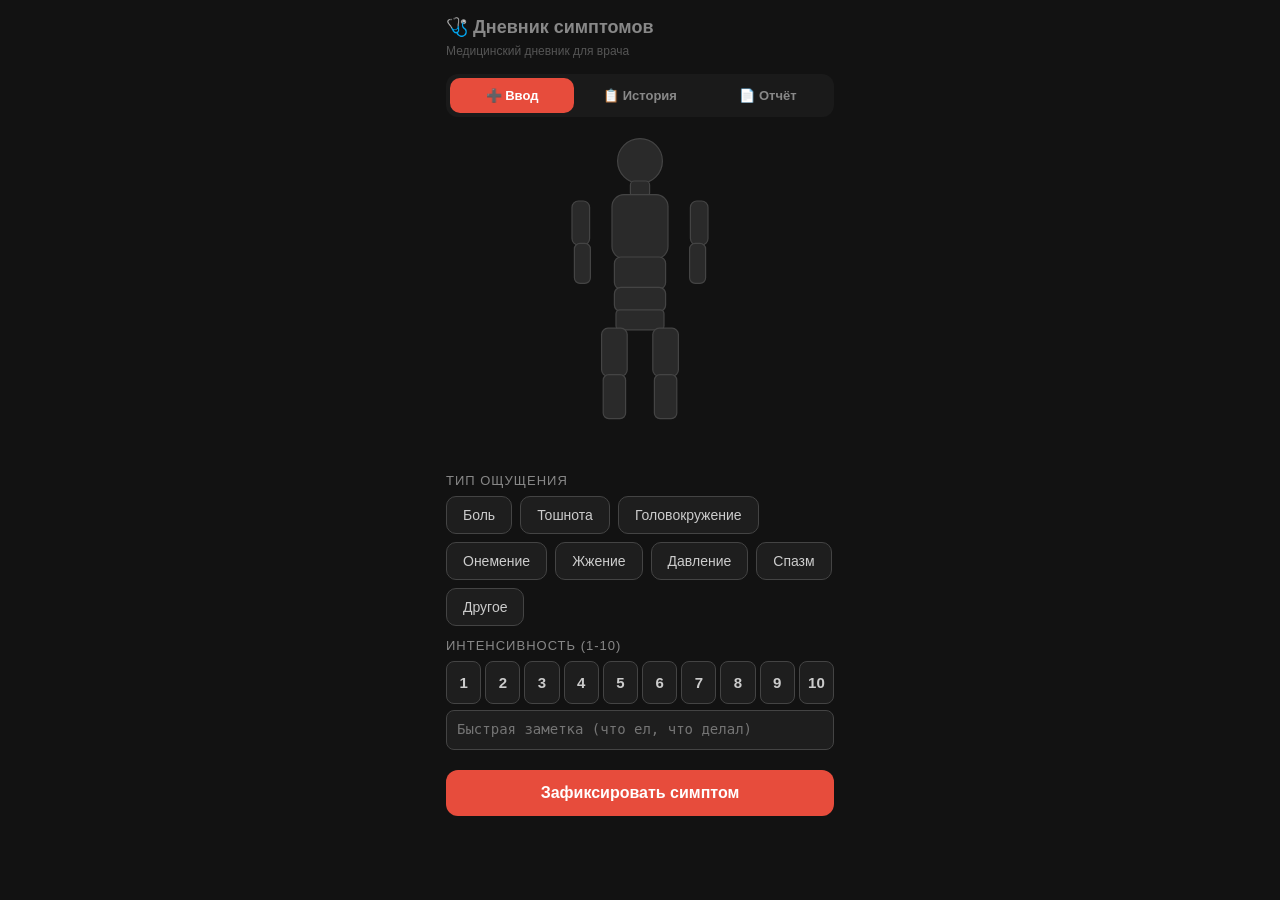
==== симптомы.html @ b16edf98 "Add files via upload" ====
<!DOCTYPE html>
<html lang="ru">
<head>
    <meta charset="UTF-8">
    <meta name="viewport" content="width=device-width, initial-scale=1.0, user-scalable=no">
    <title>Дневник симптомов</title>

    <!-- PWA-манифест -->
    <link rel="manifest" href="data:application/manifest+json,
    {
        %22name%22: %22Дневник симптомов%22,
        %22short_name%22: %22Симптомы%22,
        %22start_url%22: %22.%22,
        %22display%22: %22standalone%22,
        %22background_color%22: %22#121212%22,
        %22theme_color%22: %22#121212%22,
        %22icons%22: [{
            %22src%22: %22data:image/svg+xml,<svg xmlns='http://www.w3.org/2000/svg' viewBox='0 0 100 100'><rect width='100' height='100' rx='20' fill='%23e74c3c'/><text x='50' y='68' font-size='55' text-anchor='middle' fill='white'>+</text></svg>%22,
            %22sizes%22: %22any%22,
            %22type%22: %22image/svg+xml%22
        }]
    }">

    <style>
        * {
            margin: 0;
            padding: 0;
            box-sizing: border-box;
        }
        body {
            font-family: -apple-system, BlinkMacSystemFont, 'Segoe UI', Roboto, sans-serif;
            background: #121212;
            color: #fff;
            padding: 16px;
            max-width: 420px;
            margin: 0 auto;
            user-select: none;
            -webkit-tap-highlight-color: transparent;
        }
        h1 {
            font-size: 18px;
            margin-bottom: 6px;
            color: #888;
        }
        .subtitle {
            font-size: 12px;
            color: #555;
            margin-bottom: 16px;
        }

        /* Табы */
        .tabs {
            display: flex;
            gap: 4px;
            margin-bottom: 16px;
            background: #1a1a1a;
            border-radius: 12px;
            padding: 4px;
        }
        .tab {
            flex: 1;
            text-align: center;
            padding: 10px;
            border-radius: 10px;
            font-size: 13px;
            font-weight: bold;
            cursor: pointer;
            color: #888;
            transition: all 0.1s;
        }
        .tab.active {
            background: #e74c3c;
            color: #fff;
        }

        /* Панели */
        .panel {
            display: none;
        }
        .panel.active {
            display: block;
        }

        /* Силуэт */
        .silhouette-container {
            display: flex;
            justify-content: center;
            margin-bottom: 20px;
        }
        svg {
            width: 160px;
            height: auto;
        }
        .zone {
            fill: #2a2a2a;
            stroke: #444;
            stroke-width: 1.5;
            transition: fill 0.15s;
            cursor: pointer;
        }
        .zone.active {
            fill: #e74c3c;
            stroke: #ff6b5b;
        }
        .section-title {
            font-size: 13px;
            color: #888;
            margin: 12px 0 8px;
            text-transform: uppercase;
            letter-spacing: 1px;
        }
        .btn-row {
            display: flex;
            flex-wrap: wrap;
            gap: 8px;
            margin-bottom: 12px;
        }
        .btn {
            padding: 10px 16px;
            border: 1px solid #444;
            background: #1e1e1e;
            color: #ccc;
            border-radius: 10px;
            font-size: 14px;
            cursor: pointer;
            transition: all 0.1s;
        }
        .btn.selected {
            background: #e74c3c;
            border-color: #e74c3c;
            color: #fff;
        }
        .intensity-row {
            display: flex;
            gap: 4px;
        }
        .int-btn {
            flex: 1;
            padding: 12px 0;
            text-align: center;
            border: 1px solid #444;
            background: #1e1e1e;
            color: #ccc;
            border-radius: 8px;
            font-size: 15px;
            font-weight: bold;
            cursor: pointer;
            transition: all 0.1s;
        }
        .int-btn.selected {
            background: #e74c3c;
            border-color: #e74c3c;
            color: #fff;
            transform: scale(1.05);
        }
        .save-btn {
            width: 100%;
            padding: 14px;
            margin-top: 16px;
            background: #e74c3c;
            border: none;
            color: #fff;
            border-radius: 12px;
            font-size: 16px;
            cursor: pointer;
            font-weight: bold;
        }
        .save-btn:active {
            background: #c0392b;
        }
        .saved-msg {
            text-align: center;
            color: #2ecc71;
            margin-top: 10px;
            font-size: 14px;
            opacity: 0;
            transition: opacity 0.2s;
        }
        .saved-msg.show {
            opacity: 1;
        }
        .note-input {
            width: 100%;
            padding: 10px;
            background: #1e1e1e;
            border: 1px solid #444;
            border-radius: 8px;
            color: #fff;
            font-size: 14px;
            margin-top: 6px;
            resize: none;
            height: 40px;
        }

        /* История */
        .history-item {
            background: #1e1e1e;
            border: 1px solid #333;
            border-radius: 10px;
            padding: 12px;
            margin-bottom: 8px;
            cursor: pointer;
            display: flex;
            justify-content: space-between;
            align-items: center;
            transition: background 0.1s;
        }
        .history-item:active {
            background: #2a2a2a;
        }
        .history-item .left {
            display: flex;
            flex-direction: column;
            gap: 2px;
        }
        .history-item .zone-name {
            font-weight: bold;
            font-size: 14px;
        }
        .history-item .type-name {
            font-size: 12px;
            color: #aaa;
        }
        .history-item .date-name {
            font-size: 11px;
            color: #666;
        }
        .history-item .right {
            display: flex;
            align-items: center;
            gap: 8px;
        }
        .intensity-badge {
            background: #333;
            border-radius: 6px;
            padding: 4px 8px;
            font-weight: bold;
            font-size: 13px;
        }
        .intensity-badge.high {
            background: #5c1a1a;
            color: #ff6b5b;
        }
        .intensity-badge.mid {
            background: #5c4a1a;
            color: #ffb85b;
        }
        .delete-btn {
            background: none;
            border: none;
            color: #666;
            font-size: 16px;
            cursor: pointer;
            padding: 4px;
        }
        .delete-btn:active {
            color: #e74c3c;
        }
        .empty-history {
            text-align: center;
            color: #555;
            font-size: 14px;
            padding: 20px;
        }
        .context-indicator {
            font-size: 10px;
            color: #2ecc71;
        }

        /* Модалка */
        .modal-overlay {
            display: none;
            position: fixed;
            top: 0;
            left: 0;
            width: 100%;
            height: 100%;
            background: rgba(0, 0, 0, 0.8);
            z-index: 100;
            justify-content: center;
            align-items: center;
        }
        .modal-overlay.open {
            display: flex;
        }
        .modal {
            background: #1a1a1a;
            border: 1px solid #444;
            border-radius: 16px;
            padding: 20px;
            width: 90%;
            max-width: 380px;
            max-height: 80vh;
            overflow-y: auto;
        }
        .modal h3 {
            margin-bottom: 12px;
            font-size: 16px;
        }
        .modal .field {
            margin-bottom: 12px;
        }
        .modal label {
            display: block;
            font-size: 12px;
            color: #888;
            margin-bottom: 4px;
        }
        .modal input,
        .modal textarea {
            width: 100%;
            padding: 10px;
            background: #121212;
            border: 1px solid #444;
            border-radius: 8px;
            color: #fff;
            font-size: 14px;
            font-family: inherit;
        }
        .modal textarea {
            height: 60px;
            resize: none;
        }
        .modal .btn-row {
            display: flex;
            gap: 8px;
            margin-top: 16px;
        }
        .modal .btn-save-context {
            flex: 1;
            padding: 12px;
            background: #2ecc71;
            border: none;
            color: #fff;
            border-radius: 10px;
            font-weight: bold;
            cursor: pointer;
        }
        .modal .btn-close-modal {
            flex: 1;
            padding: 12px;
            background: #333;
            border: none;
            color: #ccc;
            border-radius: 10px;
            cursor: pointer;
        }

        /* Отчёт */
        .report-controls {
            display: flex;
            gap: 8px;
            margin-bottom: 16px;
        }
        .report-controls input {
            flex: 1;
            padding: 10px;
            background: #1e1e1e;
            border: 1px solid #444;
            border-radius: 8px;
            color: #fff;
            font-size: 14px;
        }
        .report-btn {
            padding: 10px 20px;
            background: #2ecc71;
            border: none;
            color: #fff;
            border-radius: 10px;
            font-weight: bold;
            cursor: pointer;
            white-space: nowrap;
        }
        .report-output {
            background: #1e1e1e;
            border: 1px solid #333;
            border-radius: 10px;
            padding: 16px;
            font-size: 13px;
            line-height: 1.6;
            white-space: pre-wrap;
            max-height: 60vh;
            overflow-y: auto;
            color: #ccc;
        }
        .report-output b {
            color: #fff;
        }
        .copy-btn {
            width: 100%;
            padding: 12px;
            margin-top: 12px;
            background: #333;
            border: none;
            color: #fff;
            border-radius: 10px;
            font-size: 14px;
            cursor: pointer;
        }
    </style>
</head>
<body>

    <!-- Заголовок и табы -->
    <h1>🩺 Дневник симптомов</h1>
    <div class="subtitle">Медицинский дневник для врача</div>

    <div class="tabs">
        <div class="tab active" data-panel="panel-input">➕ Ввод</div>
        <div class="tab" data-panel="panel-history">📋 История</div>
        <div class="tab" data-panel="panel-report">📄 Отчёт</div>
    </div>

    <!-- ===== ПАНЕЛЬ ВВОДА ===== -->
    <div class="panel active" id="panel-input">
        <!-- Силуэт -->
        <div class="silhouette-container">
            <svg viewBox="0 0 200 400">
                <circle cx="100" cy="35" r="28" class="zone" data-zone="Голова" />
                <rect x="88" y="60" width="24" height="20" rx="5" class="zone" data-zone="Шея" />
                <rect x="65" y="77" width="70" height="80" rx="15" class="zone" data-zone="Грудь" />
                <rect x="68" y="155" width="64" height="40" rx="8" class="zone" data-zone="Живот верх" />
                <rect x="68" y="193" width="64" height="30" rx="8" class="zone" data-zone="Живот низ" />
                <rect x="15" y="85" width="22" height="55" rx="8" class="zone" data-zone="Левое плечо" />
                <rect x="18" y="138" width="20" height="50" rx="7" class="zone" data-zone="Левое предплечье" />
                <rect x="163" y="85" width="22" height="55" rx="8" class="zone" data-zone="Правое плечо" />
                <rect x="162" y="138" width="20" height="50" rx="7" class="zone" data-zone="Правое предплечье" />
                <rect x="70" y="221" width="60" height="25" rx="5" class="zone" data-zone="Поясница" />
                <rect x="52" y="244" width="32" height="60" rx="8" class="zone" data-zone="Левое бедро" />
                <rect x="116" y="244" width="32" height="60" rx="8" class="zone" data-zone="Правое бедро" />
                <rect x="54" y="302" width="28" height="55" rx="7" class="zone" data-zone="Левая голень" />
                <rect x="118" y="302" width="28" height="55" rx="7" class="zone" data-zone="Правая голень" />
            </svg>
        </div>

        <div class="section-title">Тип ощущения</div>
        <div class="btn-row" id="type-buttons">
            <div class="btn" data-type="Боль">Боль</div>
            <div class="btn" data-type="Тошнота">Тошнота</div>
            <div class="btn" data-type="Головокружение">Головокружение</div>
            <div class="btn" data-type="Онемение">Онемение</div>
            <div class="btn" data-type="Жжение">Жжение</div>
            <div class="btn" data-type="Давление">Давление</div>
            <div class="btn" data-type="Спазм">Спазм</div>
            <div class="btn" data-type="Другое">Другое</div>
        </div>

        <div id="pain-char-row" style="display:none;">
            <div class="section-title">Характер боли</div>
            <div class="btn-row" id="pain-char-buttons">
                <div class="btn" data-pain-char="Острая">Острая</div>
                <div class="btn" data-pain-char="Тянущая">Тянущая</div>
                <div class="btn" data-pain-char="Пульсирующая">Пульсирующая</div>
                <div class="btn" data-pain-char="Тупая">Тупая</div>
            </div>
        </div>

        <div class="section-title">Интенсивность (1-10)</div>
        <div class="intensity-row" id="intensity-buttons">
            <div class="int-btn" data-intensity="1">1</div><div class="int-btn" data-intensity="2">2</div>
            <div class="int-btn" data-intensity="3">3</div><div class="int-btn" data-intensity="4">4</div>
            <div class="int-btn" data-intensity="5">5</div><div class="int-btn" data-intensity="6">6</div>
            <div class="int-btn" data-intensity="7">7</div><div class="int-btn" data-intensity="8">8</div>
            <div class="int-btn" data-intensity="9">9</div><div class="int-btn" data-intensity="10">10</div>
        </div>

        <textarea class="note-input" placeholder="Быстрая заметка (что ел, что делал)" id="note"></textarea>
        <button class="save-btn" id="save-btn">Зафиксировать симптом</button>
        <div class="saved-msg" id="saved-msg">✅ Записано</div>
    </div>

    <!-- ===== ПАНЕЛЬ ИСТОРИИ ===== -->
    <div class="panel" id="panel-history">
        <div id="history-list"></div>
    </div>

    <!-- ===== ПАНЕЛЬ ОТЧЁТА ===== -->
    <div class="panel" id="panel-report">
        <div class="section-title">Период для отчёта</div>
        <div class="report-controls">
            <input type="date" id="report-date-from" title="С">
            <span style="color:#888;align-self:center;">—</span>
            <input type="date" id="report-date-to" title="По">
            <button class="report-btn" id="generate-report">Сформировать</button>
        </div>
        <div class="report-output" id="report-output">
            Выберите период и нажмите «Сформировать».
        </div>
        <button class="copy-btn" id="copy-report">📋 Скопировать отчёт</button>
    </div>

    <!-- ===== МОДАЛКА ДЕТАЛЕЙ ===== -->
    <div class="modal-overlay" id="modal-overlay">
        <div class="modal">
            <h3>📝 Детали записи</h3>
            <div id="modal-content"></div>
            <div class="btn-row">
                <button class="btn-close-modal" id="btn-close-modal">Закрыть</button>
                <button class="btn-save-context" id="btn-save-context">Сохранить</button>
            </div>
        </div>
    </div>

    <script>
        // ===== СОСТОЯНИЕ =====
        let selectedZone = null;
        let selectedType = null;
        let selectedPainChar = null;
        let selectedIntensity = null;
        let currentEditId = null;

        // ===== ТАБЫ =====
        document.querySelectorAll('.tab').forEach(tab => {
            tab.addEventListener('click', () => {
                document.querySelectorAll('.tab').forEach(t => t.classList.remove('active'));
                document.querySelectorAll('.panel').forEach(p => p.classList.remove('active'));
                tab.classList.add('active');
                document.getElementById(tab.dataset.panel).classList.add('active');
                if (tab.dataset.panel === 'panel-history') renderHistory();
                if (tab.dataset.panel === 'panel-report') initReportDates();
            });
        });

        // ===== ВЫБОР ЗОНЫ =====
        document.querySelectorAll('.zone').forEach(zone => {
            zone.addEventListener('click', () => {
                document.querySelectorAll('.zone').forEach(z => z.classList.remove('active'));
                zone.classList.add('active');
                selectedZone = zone.dataset.zone;
            });
        });

        // ===== УНИВЕРСАЛЬНАЯ ФУНКЦИЯ ВЫБОРА =====
        function setupButtonRow(containerId, dataAttr, storageKey) {
            const container = document.getElementById(containerId);
            if (!container) return;
            container.querySelectorAll('[data-' + dataAttr + ']').forEach(btn => {
                btn.addEventListener('click', () => {
                    container.querySelectorAll('.btn, .int-btn').forEach(b => b.classList.remove('selected'));
                    btn.classList.add('selected');
                    if (storageKey === 'selectedType') {
                        selectedType = btn.dataset[dataAttr];
                        document.getElementById('pain-char-row').style.display = selectedType === 'Боль' ? 'block' : 'none';
                        if (selectedType !== 'Боль') {
                            selectedPainChar = null;
                            document.querySelectorAll('#pain-char-buttons .btn').forEach(b => b.classList.remove('selected'));
                        }
                    } else if (storageKey === 'selectedPainChar') {
                        selectedPainChar = btn.dataset[dataAttr];
                    } else if (storageKey === 'selectedIntensity') {
                        selectedIntensity = parseInt(btn.dataset[dataAttr]);
                    }
                });
            });
        }
        setupButtonRow('type-buttons', 'type', 'selectedType');
        setupButtonRow('pain-char-buttons', 'pain-char', 'selectedPainChar');
        setupButtonRow('intensity-buttons', 'intensity', 'selectedIntensity');

        // ===== СОХРАНЕНИЕ =====
        document.getElementById('save-btn').addEventListener('click', () => {
            if (!selectedZone) return alert('Выберите зону на теле');
            if (!selectedType) return alert('Выберите тип ощущения');
            if (!selectedIntensity) return alert('Выберите интенсивность (1-10)');

            const record = {
                id: Date.now(),
                dateTime: new Date().toISOString(),
                zone: selectedZone,
                type: selectedType,
                painChar: selectedType === 'Боль' ? selectedPainChar : null,
                intensity: selectedIntensity,
                note: document.getElementById('note').value,
                context: { food: '', sleep: '', activity: '', weather: '' }
            };

            const history = JSON.parse(localStorage.getItem('symptomHistory') || '[]');
            history.unshift(record);
            localStorage.setItem('symptomHistory', JSON.stringify(history));

            const msg = document.getElementById('saved-msg');
            msg.classList.add('show');
            setTimeout(() => msg.classList.remove('show'), 1500);
            resetForm();
        });

        function resetForm() {
            selectedZone = null;
            selectedType = null;
            selectedPainChar = null;
            selectedIntensity = null;
            document.querySelectorAll('.zone').forEach(z => z.classList.remove('active'));
            document.querySelectorAll('.btn, .int-btn').forEach(b => b.classList.remove('selected'));
            document.getElementById('pain-char-row').style.display = 'none';
            document.getElementById('note').value = '';
        }

        // ===== ИСТОРИЯ =====
        function renderHistory() {
            const history = JSON.parse(localStorage.getItem('symptomHistory') || '[]');
            const list = document.getElementById('history-list');
            if (history.length === 0) {
                list.innerHTML = '<div class="empty-history">Нет записей.<br>Зафиксируйте первый симптом.</div>';
                return;
            }
            list.innerHTML = history.map(r => {
                const d = new Date(r.dateTime);
                const dateStr = d.toLocaleString('ru-RU', { day: 'numeric', month: 'short', hour: '2-digit', minute: '2-digit' });
                const intClass = r.intensity >= 7 ? 'high' : (r.intensity >= 4 ? 'mid' : '');
                const hasContext = r.context && (r.context.food || r.context.sleep || r.context.activity);
                return `
                    <div class="history-item" data-id="${r.id}">
                        <div class="left">
                            <span class="zone-name">${r.zone} ${hasContext ? '<span class="context-indicator">●</span>' : ''}</span>
                            <span class="type-name">${r.type}${r.painChar ? ', ' + r.painChar.toLowerCase() : ''}</span>
                            <span class="date-name">${dateStr}</span>
                        </div>
                        <div class="right">
                            <span class="intensity-badge ${intClass}">${r.intensity}/10</span>
                            <button class="delete-btn" data-delete-id="${r.id}" title="Удалить">✕</button>
                        </div>
                    </div>
                `;
            }).join('');
            list.querySelectorAll('.history-item').forEach(item => {
                item.addEventListener('click', (e) => {
                    if (e.target.classList.contains('delete-btn')) return;
                    openDetailModal(parseInt(item.dataset.id));
                });
            });
            list.querySelectorAll('.delete-btn').forEach(btn => {
                btn.addEventListener('click', (e) => {
                    e.stopPropagation();
                    deleteRecord(parseInt(btn.dataset.deleteId));
                });
            });
        }

        function deleteRecord(id) {
            if (!confirm('Удалить эту запись?')) return;
            let history = JSON.parse(localStorage.getItem('symptomHistory') || '[]');
            history = history.filter(r => r.id !== id);
            localStorage.setItem('symptomHistory', JSON.stringify(history));
            renderHistory();
        }

        // ===== МОДАЛКА =====
        function openDetailModal(id) {
            const history = JSON.parse(localStorage.getItem('symptomHistory') || '[]');
            const record = history.find(r => r.id === id);
            if (!record) return;
            currentEditId = id;
            const d = new Date(record.dateTime);
            const ctx = record.context || { food: '', sleep: '', activity: '', weather: '' };
            document.getElementById('modal-content').innerHTML = `
                <p style="color:#888;font-size:13px;margin-bottom:12px;">
                    ${d.toLocaleString('ru-RU', { day: 'numeric', month: 'long', hour: '2-digit', minute: '2-digit' })}
                    — <b>${record.zone}</b>, ${record.type}${record.painChar ? ' (' + record.painChar.toLowerCase() + ')' : ''}, интенсивность: <b>${record.intensity}/10</b>
                </p>
                <div class="field"><label>Что ел за час до симптома</label><input type="text" id="ctx-food" value="${ctx.food || ''}" placeholder="кофе, бутерброд, ничего"></div>
                <div class="field"><label>Сон прошлой ночью (часов)</label><input type="text" id="ctx-sleep" value="${ctx.sleep || ''}" placeholder="6"></div>
                <div class="field"><label>Что делал(а)</label><input type="text" id="ctx-activity" value="${ctx.activity || ''}" placeholder="сидел, шёл, нервничал"></div>
                <div class="field"><label>Погода</label><input type="text" id="ctx-weather" value="${ctx.weather || ''}" placeholder="дождь, низкое давление"></div>
            `;
            document.getElementById('modal-overlay').classList.add('open');
        }

        function closeModal() {
            document.getElementById('modal-overlay').classList.remove('open');
            currentEditId = null;
        }
        document.getElementById('btn-close-modal').addEventListener('click', closeModal);
        document.getElementById('modal-overlay').addEventListener('click', (e) => {
            if (e.target === document.getElementById('modal-overlay')) closeModal();
        });
        document.getElementById('btn-save-context').addEventListener('click', () => {
            if (!currentEditId) return;
            const history = JSON.parse(localStorage.getItem('symptomHistory') || '[]');
            const record = history.find(r => r.id === currentEditId);
            if (!record) return;
            record.context = {
                food: document.getElementById('ctx-food').value,
                sleep: document.getElementById('ctx-sleep').value,
                activity: document.getElementById('ctx-activity').value,
                weather: document.getElementById('ctx-weather').value
            };
            localStorage.setItem('symptomHistory', JSON.stringify(history));
            closeModal();
            renderHistory();
        });

        // ===== ОТЧЁТ =====
        function initReportDates() {
            const now = new Date();
            const weekAgo = new Date(now.getTime() - 7 * 24 * 60 * 60 * 1000);
            document.getElementById('report-date-from').value = weekAgo.toISOString().split('T')[0];
            document.getElementById('report-date-to').value = now.toISOString().split('T')[0];
        }

        document.getElementById('generate-report').addEventListener('click', () => {
            const from = new Date(document.getElementById('report-date-from').value);
            const to = new Date(document.getElementById('report-date-to').value + 'T23:59:59');
            if (isNaN(from) || isNaN(to)) return alert('Выберите обе даты');
            if (from > to) return alert('Дата «с» не может быть позже «по»');

            const history = JSON.parse(localStorage.getItem('symptomHistory') || '[]');
            const filtered = history.filter(r => {
                const d = new Date(r.dateTime);
                return d >= from && d <= to;
            });

            if (filtered.length === 0) {
                document.getElementById('report-output').textContent = 'За выбранный период нет записей.';
                return;
            }

            // Аналитика
            const byZone = {};
            const byType = {};
            let sumIntensity = 0;
            filtered.forEach(r => {
                byZone[r.zone] = (byZone[r.zone] || 0) + 1;
                const typeKey = r.type + (r.painChar ? ' (' + r.painChar.toLowerCase() + ')' : '');
                byType[typeKey] = (byType[typeKey] || 0) + 1;
                sumIntensity += r.intensity;
            });
            const avgIntensity = (sumIntensity / filtered.length).toFixed(1);
            const topZone = Object.entries(byZone).sort((a, b) => b[1] - a[1])[0];
            const topType = Object.entries(byType).sort((a, b) => b[1] - a[1])[0];

            let report = '';
            report += `ДНЕВНИК СИМПТОМОВ — ОТЧЁТ ДЛЯ ВРАЧА\n`;
            report += `${'═'.repeat(40)}\n`;
            report += `Период: с ${from.toLocaleDateString('ru-RU')} по ${to.toLocaleDateString('ru-RU')}\n`;
            report += `Всего эпизодов: ${filtered.length}\n`;
            report += `Средняя интенсивность: ${avgIntensity}/10\n`;
            report += `Чаще всего беспокоит: ${topZone[0]} (${topZone[1]} раз)\n`;
            report += `Преобладающий тип: ${topType[0]} (${topType[1]} раз)\n`;
            report += `\n${'─'.repeat(40)}\n`;
            report += `ДЕТАЛИЗАЦИЯ ПО ЭПИЗОДАМ:\n\n`;

            filtered.sort((a, b) => new Date(a.dateTime) - new Date(b.dateTime)).forEach((r, i) => {
                const d = new Date(r.dateTime);
                report += `${i + 1}. ${d.toLocaleString('ru-RU', { day: 'numeric', month: 'short', hour: '2-digit', minute: '2-digit' })}\n`;
                report += `   Зона: ${r.zone}\n`;
                report += `   Тип: ${r.type}${r.painChar ? ' (' + r.painChar.toLowerCase() + ')' : ''}\n`;
                report += `   Интенсивность: ${r.intensity}/10\n`;
                if (r.context && (r.context.food || r.context.sleep || r.context.activity || r.context.weather)) {
                    report += `   Контекст:\n`;
                    if (r.context.food) report += `     • Еда: ${r.context.food}\n`;
                    if (r.context.sleep) report += `     • Сон: ${r.context.sleep} ч\n`;
                    if (r.context.activity) report += `     • Действие: ${r.context.activity}\n`;
                    if (r.context.weather) report += `     • Погода: ${r.context.weather}\n`;
                }
                if (r.note) report += `   Заметка: ${r.note}\n`;
                report += '\n';
            });

            document.getElementById('report-output').textContent = report;
        });

        document.getElementById('copy-report').addEventListener('click', () => {
            const text = document.getElementById('report-output').textContent;
            if (text === 'Выберите период и нажмите «Сформировать».') return;
            navigator.clipboard.writeText(text).then(() => {
                const btn = document.getElementById('copy-report');
                btn.textContent = '✅ Скопировано!';
                setTimeout(() => btn.textContent = '📋 Скопировать отчёт', 1500);
            });
        });

        // ===== PWA: Регистрация Service Worker =====
        if ('serviceWorker' in navigator) {
            window.addEventListener('load', () => {
                // Создаём SW на лету через Blob
                const swCode = `
                    self.addEventListener('install', e => self.skipWaiting());
                    self.addEventListener('activate', e => self.clients.claim());
                    self.addEventListener('fetch', e => {
                        e.respondWith(
                            caches.match(e.request).then(r => r || fetch(e.request))
                        );
                    });
                `;
                const blob = new Blob([swCode], { type: 'application/javascript' });
                const swUrl = URL.createObjectURL(blob);
                navigator.serviceWorker.register(swUrl).catch(() => {});
            });
        }

        // ===== ПЕРВИЧНЫЙ РЕНДЕР =====
        renderHistory();
    </script>
</body>
</html>
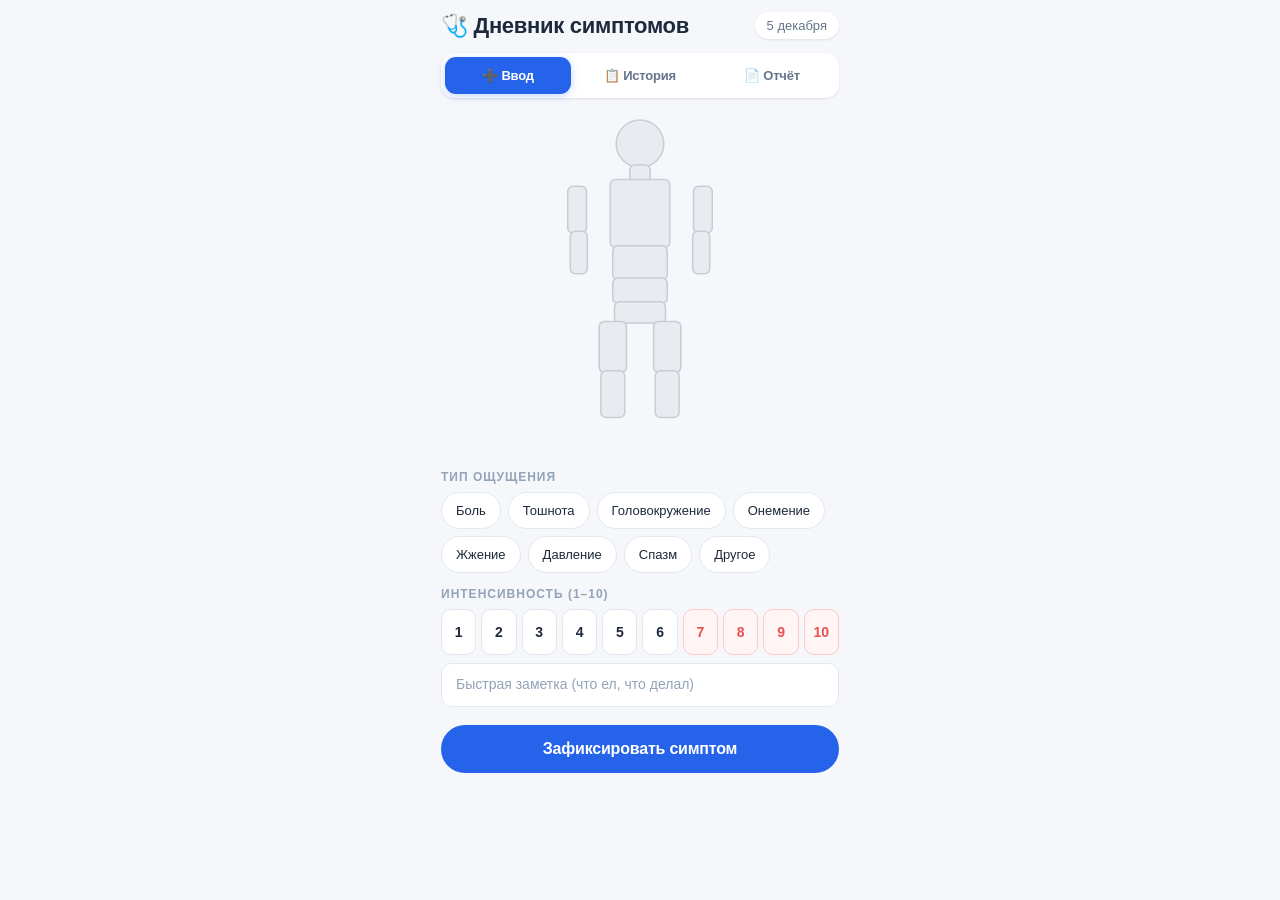
==== commit fee7e6c1: "Add files via upload" ====
--- a/симптомы.html
+++ b/симптомы.html
@@ -2,7 +2,10 @@
 <html lang="ru">
 <head>
     <meta charset="UTF-8">
-    <meta name="viewport" content="width=device-width, initial-scale=1.0, user-scalable=no">
+    <meta name="viewport" content="width=device-width, initial-scale=1.0, maximum-scale=1.0, user-scalable=no, viewport-fit=cover">
+    <meta name="apple-mobile-web-app-capable" content="yes">
+    <meta name="apple-mobile-web-app-status-bar-style" content="default">
+    <meta name="theme-color" content="#f5f7fa">
     <title>Дневник симптомов</title>
 
     <!-- PWA-манифест -->
@@ -12,218 +15,327 @@
         %22short_name%22: %22Симптомы%22,
         %22start_url%22: %22.%22,
         %22display%22: %22standalone%22,
-        %22background_color%22: %22#121212%22,
-        %22theme_color%22: %22#121212%22,
+        %22background_color%22: %22#f5f7fa%22,
+        %22theme_color%22: %22#f5f7fa%22,
         %22icons%22: [{
-            %22src%22: %22data:image/svg+xml,<svg xmlns='http://www.w3.org/2000/svg' viewBox='0 0 100 100'><rect width='100' height='100' rx='20' fill='%23e74c3c'/><text x='50' y='68' font-size='55' text-anchor='middle' fill='white'>+</text></svg>%22,
+            %22src%22: %22data:image/svg+xml,<svg xmlns='http://www.w3.org/2000/svg' viewBox='0 0 100 100'><rect width='100' height='100' rx='22' fill='%232563eb'/><text x='50' y='68' font-size='55' text-anchor='middle' fill='white'>+</text></svg>%22,
             %22sizes%22: %22any%22,
             %22type%22: %22image/svg+xml%22
         }]
     }">
 
     <style>
+        :root {
+            --bg: #f5f7fa;
+            --card: #ffffff;
+            --primary: #2563eb;
+            --primary-light: #eff4ff;
+            --danger: #e65050;
+            --danger-light: #fef2f2;
+            --warning: #e5980b;
+            --warning-light: #fffbeb;
+            --success: #10b981;
+            --success-light: #ecfdf5;
+            --text: #1e293b;
+            --text-secondary: #64748b;
+            --text-muted: #94a3b8;
+            --border: #e2e8f0;
+            --shadow: 0 1px 3px rgba(0,0,0,0.06), 0 1px 2px rgba(0,0,0,0.04);
+            --shadow-md: 0 4px 6px rgba(0,0,0,0.05), 0 2px 4px rgba(0,0,0,0.04);
+            --radius: 14px;
+            --radius-sm: 10px;
+            --safe-bottom: env(safe-area-inset-bottom, 12px);
+        }
+
         * {
             margin: 0;
             padding: 0;
             box-sizing: border-box;
         }
+
         body {
-            font-family: -apple-system, BlinkMacSystemFont, 'Segoe UI', Roboto, sans-serif;
-            background: #121212;
-            color: #fff;
-            padding: 16px;
-            max-width: 420px;
+            font-family: -apple-system, BlinkMacSystemFont, 'SF Pro Display', 'Segoe UI', Roboto, sans-serif;
+            background: var(--bg);
+            color: var(--text);
+            max-width: 430px;
             margin: 0 auto;
             user-select: none;
             -webkit-tap-highlight-color: transparent;
-        }
-        h1 {
-            font-size: 18px;
-            margin-bottom: 6px;
-            color: #888;
-        }
-        .subtitle {
-            font-size: 12px;
-            color: #555;
-            margin-bottom: 16px;
+            -webkit-font-smoothing: antialiased;
+            padding: 12px 16px;
+            padding-bottom: calc(80px + var(--safe-bottom));
+            min-height: 100vh;
+        }
+
+        /* Шапка */
+        .header {
+            display: flex;
+            align-items: center;
+            justify-content: space-between;
+            margin-bottom: 14px;
+        }
+        .header h1 {
+            font-size: 22px;
+            font-weight: 700;
+            color: var(--text);
+            letter-spacing: -0.3px;
+        }
+        .header .date-badge {
+            font-size: 13px;
+            color: var(--text-secondary);
+            background: var(--card);
+            padding: 6px 12px;
+            border-radius: 20px;
+            font-weight: 500;
+            box-shadow: var(--shadow);
         }
 
         /* Табы */
         .tabs {
             display: flex;
-            gap: 4px;
+            gap: 6px;
             margin-bottom: 16px;
-            background: #1a1a1a;
-            border-radius: 12px;
+            background: var(--card);
+            border-radius: var(--radius);
             padding: 4px;
+            box-shadow: var(--shadow);
+            position: sticky;
+            top: 12px;
+            z-index: 10;
         }
         .tab {
             flex: 1;
             text-align: center;
-            padding: 10px;
-            border-radius: 10px;
+            padding: 11px 6px;
+            border-radius: 11px;
             font-size: 13px;
-            font-weight: bold;
-            cursor: pointer;
-            color: #888;
-            transition: all 0.1s;
+            font-weight: 600;
+            cursor: pointer;
+            color: var(--text-secondary);
+            transition: all 0.2s;
+            letter-spacing: -0.2px;
         }
         .tab.active {
-            background: #e74c3c;
+            background: var(--primary);
             color: #fff;
+            box-shadow: 0 2px 8px rgba(37, 99, 235, 0.25);
         }
 
         /* Панели */
         .panel {
             display: none;
+            animation: fadeIn 0.2s ease;
         }
         .panel.active {
             display: block;
         }
+        @keyframes fadeIn {
+            from { opacity: 0; transform: translateY(6px); }
+            to { opacity: 1; transform: translateY(0); }
+        }
+
+        /* Карточка */
+        .card {
+            background: var(--card);
+            border-radius: var(--radius);
+            padding: 16px;
+            box-shadow: var(--shadow);
+            margin-bottom: 12px;
+            border: 1px solid var(--border);
+        }
 
         /* Силуэт */
         .silhouette-container {
             display: flex;
             justify-content: center;
-            margin-bottom: 20px;
+            margin: 8px 0 16px;
         }
         svg {
-            width: 160px;
+            width: 170px;
             height: auto;
         }
         .zone {
-            fill: #2a2a2a;
-            stroke: #444;
-            stroke-width: 1.5;
-            transition: fill 0.15s;
-            cursor: pointer;
+            fill: #e8ecf1;
+            stroke: #c8cdd5;
+            stroke-width: 1.8;
+            transition: all 0.15s;
+            cursor: pointer;
+            rx: 6;
         }
         .zone.active {
-            fill: #e74c3c;
-            stroke: #ff6b5b;
-        }
+            fill: var(--danger);
+            stroke: #c53030;
+        }
+        .zone-label {
+            font-size: 9px;
+            fill: var(--text-muted);
+            text-anchor: middle;
+            pointer-events: none;
+        }
+
+        /* Заголовки секций */
         .section-title {
-            font-size: 13px;
-            color: #888;
-            margin: 12px 0 8px;
+            font-size: 12px;
+            color: var(--text-muted);
+            margin: 14px 0 8px;
             text-transform: uppercase;
             letter-spacing: 1px;
-        }
+            font-weight: 600;
+        }
+
+        /* Кнопки */
         .btn-row {
             display: flex;
             flex-wrap: wrap;
-            gap: 8px;
-            margin-bottom: 12px;
+            gap: 7px;
+            margin-bottom: 6px;
         }
         .btn {
-            padding: 10px 16px;
-            border: 1px solid #444;
-            background: #1e1e1e;
-            color: #ccc;
+            padding: 10px 14px;
+            border: 1px solid var(--border);
+            background: var(--card);
+            color: var(--text);
+            border-radius: 25px;
+            font-size: 13px;
+            font-weight: 500;
+            cursor: pointer;
+            transition: all 0.15s;
+        }
+        .btn:active {
+            transform: scale(0.96);
+        }
+        .btn.selected {
+            background: var(--primary);
+            border-color: var(--primary);
+            color: #fff;
+        }
+        .btn.danger.selected {
+            background: var(--danger);
+            border-color: var(--danger);
+        }
+
+        /* Интенсивность */
+        .intensity-row {
+            display: flex;
+            gap: 5px;
+        }
+        .int-btn {
+            flex: 1;
+            padding: 14px 0;
+            text-align: center;
+            border: 1px solid var(--border);
+            background: var(--card);
+            color: var(--text);
             border-radius: 10px;
             font-size: 14px;
-            cursor: pointer;
-            transition: all 0.1s;
-        }
-        .btn.selected {
-            background: #e74c3c;
-            border-color: #e74c3c;
+            font-weight: 700;
+            cursor: pointer;
+            transition: all 0.15s;
+        }
+        .int-btn:active {
+            transform: scale(0.94);
+        }
+        .int-btn.selected {
+            background: var(--primary);
+            border-color: var(--primary);
             color: #fff;
         }
-        .intensity-row {
-            display: flex;
-            gap: 4px;
-        }
-        .int-btn {
-            flex: 1;
-            padding: 12px 0;
-            text-align: center;
-            border: 1px solid #444;
-            background: #1e1e1e;
-            color: #ccc;
-            border-radius: 8px;
-            font-size: 15px;
-            font-weight: bold;
-            cursor: pointer;
-            transition: all 0.1s;
-        }
-        .int-btn.selected {
-            background: #e74c3c;
-            border-color: #e74c3c;
+        .int-btn.high-light {
+            border-color: #fecaca;
+            background: #fff5f5;
+            color: var(--danger);
+        }
+        .int-btn.high-light.selected {
+            background: var(--danger);
+            border-color: var(--danger);
             color: #fff;
-            transform: scale(1.05);
-        }
+        }
+
+        /* Поле ввода */
+        .note-input {
+            width: 100%;
+            padding: 12px 14px;
+            background: var(--card);
+            border: 1px solid var(--border);
+            border-radius: var(--radius-sm);
+            color: var(--text);
+            font-size: 14px;
+            margin-top: 8px;
+            resize: none;
+            height: 44px;
+            font-family: inherit;
+        }
+        .note-input::placeholder {
+            color: var(--text-muted);
+        }
+
+        /* Кнопка сохранения */
         .save-btn {
             width: 100%;
-            padding: 14px;
-            margin-top: 16px;
-            background: #e74c3c;
+            padding: 15px;
+            margin-top: 14px;
+            background: var(--primary);
             border: none;
             color: #fff;
-            border-radius: 12px;
+            border-radius: 28px;
             font-size: 16px;
-            cursor: pointer;
-            font-weight: bold;
+            font-weight: 700;
+            cursor: pointer;
+            letter-spacing: -0.2px;
+            transition: all 0.15s;
         }
         .save-btn:active {
-            background: #c0392b;
+            transform: scale(0.97);
+            opacity: 0.9;
         }
         .saved-msg {
             text-align: center;
-            color: #2ecc71;
+            color: var(--success);
             margin-top: 10px;
             font-size: 14px;
+            font-weight: 600;
             opacity: 0;
             transition: opacity 0.2s;
         }
         .saved-msg.show {
             opacity: 1;
         }
-        .note-input {
-            width: 100%;
-            padding: 10px;
-            background: #1e1e1e;
-            border: 1px solid #444;
-            border-radius: 8px;
-            color: #fff;
-            font-size: 14px;
-            margin-top: 6px;
-            resize: none;
-            height: 40px;
-        }
 
         /* История */
         .history-item {
-            background: #1e1e1e;
-            border: 1px solid #333;
-            border-radius: 10px;
-            padding: 12px;
+            background: var(--card);
+            border: 1px solid var(--border);
+            border-radius: var(--radius-sm);
+            padding: 14px;
             margin-bottom: 8px;
             cursor: pointer;
             display: flex;
             justify-content: space-between;
             align-items: center;
-            transition: background 0.1s;
+            transition: all 0.1s;
+            box-shadow: var(--shadow);
         }
         .history-item:active {
-            background: #2a2a2a;
+            background: #f8fafc;
         }
         .history-item .left {
             display: flex;
             flex-direction: column;
-            gap: 2px;
+            gap: 3px;
         }
         .history-item .zone-name {
-            font-weight: bold;
-            font-size: 14px;
+            font-weight: 600;
+            font-size: 15px;
+            color: var(--text);
         }
         .history-item .type-name {
-            font-size: 12px;
-            color: #aaa;
+            font-size: 13px;
+            color: var(--text-secondary);
         }
         .history-item .date-name {
             font-size: 11px;
-            color: #666;
+            color: var(--text-muted);
+            font-weight: 500;
         }
         .history-item .right {
             display: flex;
@@ -231,40 +343,54 @@
             gap: 8px;
         }
         .intensity-badge {
-            background: #333;
-            border-radius: 6px;
-            padding: 4px 8px;
-            font-weight: bold;
+            border-radius: 8px;
+            padding: 6px 10px;
+            font-weight: 700;
             font-size: 13px;
         }
         .intensity-badge.high {
-            background: #5c1a1a;
-            color: #ff6b5b;
+            background: var(--danger-light);
+            color: var(--danger);
         }
         .intensity-badge.mid {
-            background: #5c4a1a;
-            color: #ffb85b;
+            background: var(--warning-light);
+            color: var(--warning);
+        }
+        .intensity-badge.low {
+            background: var(--primary-light);
+            color: var(--primary);
         }
         .delete-btn {
             background: none;
             border: none;
-            color: #666;
-            font-size: 16px;
-            cursor: pointer;
-            padding: 4px;
+            color: var(--text-muted);
+            font-size: 18px;
+            cursor: pointer;
+            padding: 6px;
+            border-radius: 50%;
+            width: 32px;
+            height: 32px;
+            transition: all 0.1s;
         }
         .delete-btn:active {
-            color: #e74c3c;
+            background: var(--danger-light);
+            color: var(--danger);
         }
         .empty-history {
             text-align: center;
-            color: #555;
-            font-size: 14px;
-            padding: 20px;
+            color: var(--text-muted);
+            font-size: 15px;
+            padding: 40px 20px;
+            line-height: 1.6;
         }
         .context-indicator {
-            font-size: 10px;
-            color: #2ecc71;
+            display: inline-block;
+            width: 7px;
+            height: 7px;
+            border-radius: 50%;
+            background: var(--success);
+            margin-left: 4px;
+            vertical-align: middle;
         }
 
         /* Модалка */
@@ -275,7 +401,9 @@
             left: 0;
             width: 100%;
             height: 100%;
-            background: rgba(0, 0, 0, 0.8);
+            background: rgba(15, 23, 42, 0.5);
+            backdrop-filter: blur(4px);
+            -webkit-backdrop-filter: blur(4px);
             z-index: 100;
             justify-content: center;
             align-items: center;
@@ -284,18 +412,19 @@
             display: flex;
         }
         .modal {
-            background: #1a1a1a;
-            border: 1px solid #444;
-            border-radius: 16px;
+            background: var(--card);
+            border-radius: 20px;
             padding: 20px;
             width: 90%;
             max-width: 380px;
             max-height: 80vh;
             overflow-y: auto;
+            box-shadow: 0 20px 40px rgba(0,0,0,0.15);
         }
         .modal h3 {
-            margin-bottom: 12px;
-            font-size: 16px;
+            margin-bottom: 14px;
+            font-size: 17px;
+            font-weight: 700;
         }
         .modal .field {
             margin-bottom: 12px;
@@ -303,17 +432,20 @@
         .modal label {
             display: block;
             font-size: 12px;
-            color: #888;
-            margin-bottom: 4px;
+            color: var(--text-muted);
+            margin-bottom: 5px;
+            font-weight: 600;
+            text-transform: uppercase;
+            letter-spacing: 0.5px;
         }
         .modal input,
         .modal textarea {
             width: 100%;
-            padding: 10px;
-            background: #121212;
-            border: 1px solid #444;
-            border-radius: 8px;
-            color: #fff;
+            padding: 12px;
+            background: var(--bg);
+            border: 1px solid var(--border);
+            border-radius: var(--radius-sm);
+            color: var(--text);
             font-size: 14px;
             font-family: inherit;
         }
@@ -328,21 +460,24 @@
         }
         .modal .btn-save-context {
             flex: 1;
-            padding: 12px;
-            background: #2ecc71;
+            padding: 13px;
+            background: var(--primary);
             border: none;
             color: #fff;
-            border-radius: 10px;
-            font-weight: bold;
+            border-radius: 25px;
+            font-weight: 600;
+            font-size: 15px;
             cursor: pointer;
         }
         .modal .btn-close-modal {
             flex: 1;
-            padding: 12px;
-            background: #333;
-            border: none;
-            color: #ccc;
-            border-radius: 10px;
+            padding: 13px;
+            background: var(--bg);
+            border: 1px solid var(--border);
+            color: var(--text-secondary);
+            border-radius: 25px;
+            font-weight: 600;
+            font-size: 15px;
             cursor: pointer;
         }
 
@@ -350,61 +485,88 @@
         .report-controls {
             display: flex;
             gap: 8px;
-            margin-bottom: 16px;
+            margin-bottom: 14px;
+            align-items: center;
         }
         .report-controls input {
             flex: 1;
-            padding: 10px;
-            background: #1e1e1e;
-            border: 1px solid #444;
-            border-radius: 8px;
-            color: #fff;
+            padding: 12px;
+            background: var(--card);
+            border: 1px solid var(--border);
+            border-radius: var(--radius-sm);
+            color: var(--text);
             font-size: 14px;
+            font-family: inherit;
+        }
+        .report-controls span {
+            color: var(--text-muted);
+            font-weight: 500;
         }
         .report-btn {
-            padding: 10px 20px;
-            background: #2ecc71;
+            padding: 12px 20px;
+            background: var(--primary);
             border: none;
             color: #fff;
-            border-radius: 10px;
-            font-weight: bold;
+            border-radius: 25px;
+            font-weight: 600;
+            font-size: 14px;
             cursor: pointer;
             white-space: nowrap;
         }
         .report-output {
-            background: #1e1e1e;
-            border: 1px solid #333;
-            border-radius: 10px;
+            background: var(--card);
+            border: 1px solid var(--border);
+            border-radius: var(--radius-sm);
             padding: 16px;
             font-size: 13px;
-            line-height: 1.6;
+            line-height: 1.7;
             white-space: pre-wrap;
-            max-height: 60vh;
+            max-height: 55vh;
             overflow-y: auto;
-            color: #ccc;
-        }
-        .report-output b {
-            color: #fff;
+            color: var(--text);
+            font-family: 'SF Mono', 'Menlo', monospace;
         }
         .copy-btn {
             width: 100%;
-            padding: 12px;
-            margin-top: 12px;
-            background: #333;
-            border: none;
-            color: #fff;
-            border-radius: 10px;
-            font-size: 14px;
-            cursor: pointer;
+            padding: 14px;
+            margin-top: 10px;
+            background: var(--card);
+            border: 1px solid var(--border);
+            color: var(--text);
+            border-radius: 25px;
+            font-size: 15px;
+            font-weight: 600;
+            cursor: pointer;
+        }
+        .copy-btn:active {
+            background: var(--primary-light);
+        }
+
+        /* Адаптивность */
+        @media (max-width: 380px) {
+            .btn {
+                padding: 8px 10px;
+                font-size: 12px;
+            }
+            .int-btn {
+                padding: 11px 0;
+                font-size: 12px;
+            }
+            svg {
+                width: 140px;
+            }
         }
     </style>
 </head>
 <body>
 
-    <!-- Заголовок и табы -->
-    <h1>🩺 Дневник симптомов</h1>
-    <div class="subtitle">Медицинский дневник для врача</div>
-
+    <!-- Шапка -->
+    <div class="header">
+        <h1>🩺 Дневник симптомов</h1>
+        <div class="date-badge" id="today-date"></div>
+    </div>
+
+    <!-- Табы -->
     <div class="tabs">
         <div class="tab active" data-panel="panel-input">➕ Ввод</div>
         <div class="tab" data-panel="panel-history">📋 История</div>
@@ -418,7 +580,7 @@
             <svg viewBox="0 0 200 400">
                 <circle cx="100" cy="35" r="28" class="zone" data-zone="Голова" />
                 <rect x="88" y="60" width="24" height="20" rx="5" class="zone" data-zone="Шея" />
-                <rect x="65" y="77" width="70" height="80" rx="15" class="zone" data-zone="Грудь" />
+                <rect x="65" y="77" width="70" height="80" rx="12" class="zone" data-zone="Грудь" />
                 <rect x="68" y="155" width="64" height="40" rx="8" class="zone" data-zone="Живот верх" />
                 <rect x="68" y="193" width="64" height="30" rx="8" class="zone" data-zone="Живот низ" />
                 <rect x="15" y="85" width="22" height="55" rx="8" class="zone" data-zone="Левое плечо" />
@@ -455,14 +617,8 @@
             </div>
         </div>
 
-        <div class="section-title">Интенсивность (1-10)</div>
-        <div class="intensity-row" id="intensity-buttons">
-            <div class="int-btn" data-intensity="1">1</div><div class="int-btn" data-intensity="2">2</div>
-            <div class="int-btn" data-intensity="3">3</div><div class="int-btn" data-intensity="4">4</div>
-            <div class="int-btn" data-intensity="5">5</div><div class="int-btn" data-intensity="6">6</div>
-            <div class="int-btn" data-intensity="7">7</div><div class="int-btn" data-intensity="8">8</div>
-            <div class="int-btn" data-intensity="9">9</div><div class="int-btn" data-intensity="10">10</div>
-        </div>
+        <div class="section-title">Интенсивность (1–10)</div>
+        <div class="intensity-row" id="intensity-buttons"></div>
 
         <textarea class="note-input" placeholder="Быстрая заметка (что ел, что делал)" id="note"></textarea>
         <button class="save-btn" id="save-btn">Зафиксировать симптом</button>
@@ -476,20 +632,22 @@
 
     <!-- ===== ПАНЕЛЬ ОТЧЁТА ===== -->
     <div class="panel" id="panel-report">
-        <div class="section-title">Период для отчёта</div>
-        <div class="report-controls">
-            <input type="date" id="report-date-from" title="С">
-            <span style="color:#888;align-self:center;">—</span>
-            <input type="date" id="report-date-to" title="По">
-            <button class="report-btn" id="generate-report">Сформировать</button>
+        <div class="card">
+            <div class="section-title" style="margin-top:0">Период для отчёта</div>
+            <div class="report-controls">
+                <input type="date" id="report-date-from" title="С">
+                <span>—</span>
+                <input type="date" id="report-date-to" title="По">
+                <button class="report-btn" id="generate-report">Показать</button>
+            </div>
+            <div class="report-output" id="report-output">
+                Выберите период и нажмите «Показать».
+            </div>
+            <button class="copy-btn" id="copy-report">📋 Скопировать отчёт</button>
         </div>
-        <div class="report-output" id="report-output">
-            Выберите период и нажмите «Сформировать».
-        </div>
-        <button class="copy-btn" id="copy-report">📋 Скопировать отчёт</button>
     </div>
 
-    <!-- ===== МОДАЛКА ДЕТАЛЕЙ ===== -->
+    <!-- ===== МОДАЛКА ===== -->
     <div class="modal-overlay" id="modal-overlay">
         <div class="modal">
             <h3>📝 Детали записи</h3>
@@ -508,6 +666,19 @@
         let selectedPainChar = null;
         let selectedIntensity = null;
         let currentEditId = null;
+
+        // ===== СЕГОДНЯШНЯЯ ДАТА =====
+        document.getElementById('today-date').textContent = new Date().toLocaleDateString('ru-RU', { day: 'numeric', month: 'long' });
+
+        // ===== ГЕНЕРАЦИЯ КНОПОК ИНТЕНСИВНОСТИ =====
+        const intensityRow = document.getElementById('intensity-buttons');
+        for (let i = 1; i <= 10; i++) {
+            const btn = document.createElement('div');
+            btn.className = 'int-btn' + (i >= 7 ? ' high-light' : '');
+            btn.dataset.intensity = i;
+            btn.textContent = i;
+            intensityRow.appendChild(btn);
+        }
 
         // ===== ТАБЫ =====
         document.querySelectorAll('.tab').forEach(tab => {
@@ -606,12 +777,12 @@
             list.innerHTML = history.map(r => {
                 const d = new Date(r.dateTime);
                 const dateStr = d.toLocaleString('ru-RU', { day: 'numeric', month: 'short', hour: '2-digit', minute: '2-digit' });
-                const intClass = r.intensity >= 7 ? 'high' : (r.intensity >= 4 ? 'mid' : '');
+                const intClass = r.intensity >= 7 ? 'high' : (r.intensity >= 4 ? 'mid' : 'low');
                 const hasContext = r.context && (r.context.food || r.context.sleep || r.context.activity);
                 return `
                     <div class="history-item" data-id="${r.id}">
                         <div class="left">
-                            <span class="zone-name">${r.zone} ${hasContext ? '<span class="context-indicator">●</span>' : ''}</span>
+                            <span class="zone-name">${r.zone} ${hasContext ? '<span class="context-indicator"></span>' : ''}</span>
                             <span class="type-name">${r.type}${r.painChar ? ', ' + r.painChar.toLowerCase() : ''}</span>
                             <span class="date-name">${dateStr}</span>
                         </div>
@@ -653,9 +824,9 @@
             const d = new Date(record.dateTime);
             const ctx = record.context || { food: '', sleep: '', activity: '', weather: '' };
             document.getElementById('modal-content').innerHTML = `
-                <p style="color:#888;font-size:13px;margin-bottom:12px;">
+                <p style="color:var(--text-secondary);font-size:13px;margin-bottom:14px;line-height:1.5;">
                     ${d.toLocaleString('ru-RU', { day: 'numeric', month: 'long', hour: '2-digit', minute: '2-digit' })}
-                    — <b>${record.zone}</b>, ${record.type}${record.painChar ? ' (' + record.painChar.toLowerCase() + ')' : ''}, интенсивность: <b>${record.intensity}/10</b>
+                    — <b style="color:var(--text)">${record.zone}</b>, ${record.type}${record.painChar ? ' (' + record.painChar.toLowerCase() + ')' : ''}, интенсивность: <b style="color:var(--text)">${record.intensity}/10</b>
                 </p>
                 <div class="field"><label>Что ел за час до симптома</label><input type="text" id="ctx-food" value="${ctx.food || ''}" placeholder="кофе, бутерброд, ничего"></div>
                 <div class="field"><label>Сон прошлой ночью (часов)</label><input type="text" id="ctx-sleep" value="${ctx.sleep || ''}" placeholder="6"></div>
@@ -714,7 +885,6 @@
                 return;
             }
 
-            // Аналитика
             const byZone = {};
             const byType = {};
             let sumIntensity = 0;
@@ -761,7 +931,7 @@
 
         document.getElementById('copy-report').addEventListener('click', () => {
             const text = document.getElementById('report-output').textContent;
-            if (text === 'Выберите период и нажмите «Сформировать».') return;
+            if (text === 'Выберите период и нажмите «Показать».') return;
             navigator.clipboard.writeText(text).then(() => {
                 const btn = document.getElementById('copy-report');
                 btn.textContent = '✅ Скопировано!';
@@ -769,10 +939,9 @@
             });
         });
 
-        // ===== PWA: Регистрация Service Worker =====
+        // ===== PWA Service Worker =====
         if ('serviceWorker' in navigator) {
             window.addEventListener('load', () => {
-                // Создаём SW на лету через Blob
                 const swCode = `
                     self.addEventListener('install', e => self.skipWaiting());
                     self.addEventListener('activate', e => self.clients.claim());
